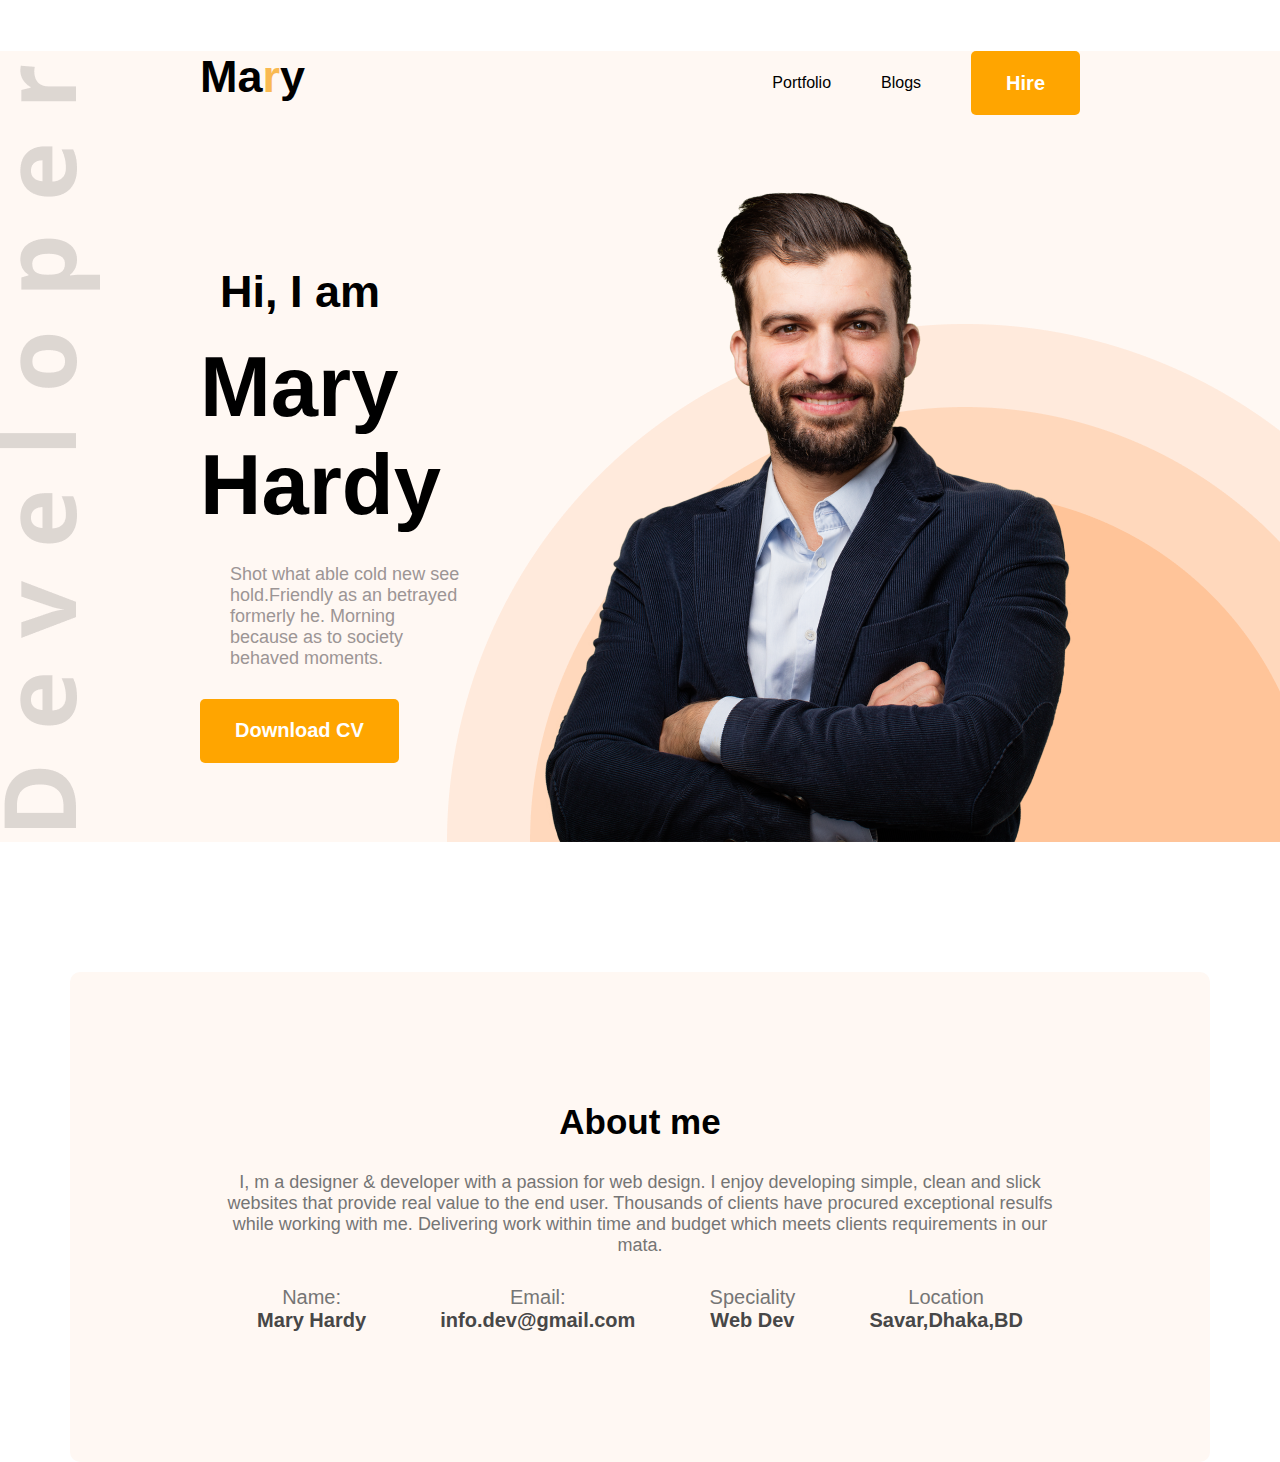
==== images/index.html @ cfc92c11 "added header and added section" ====
<!DOCTYPE html>
<html lang="en">

<head>
    <meta charset="UTF-8">
    <meta http-equiv="X-UA-Compatible" content="IE=edge">
    <meta name="viewport" content="width=device-width, initial-scale=1.0">
    <title>Developer Portfolio</title>
    <link rel="stylesheet" href="styles/portfolio.css">
</head>

<body>
    <header class="header">
        <nav>
            <h2 class="nav-title">Ma<span class="text-primary">r</span>y</h2>
            <ul>
                <li>Portfolio</li>
                <li>Blogs</li>
                <li><button class="btn-primary">Hire</button></li>
            </ul>
        </nav>
        <!-- header-banner -->
        <div class="banner">
            <div>
                <h3 class="banner-subtitle">Hi, I am </h3>
                <h1 class="banner-title">Mary Hardy</h1>
                <p class="banner-description">Shot what able cold new see hold.Friendly as an betrayed formerly he. Morning because as to society behaved moments.</p>
                <button class="btn-primary">Download CV</button>
            </div>
            <img src="/images/hardy.png" alt="">
        </div>
    </header>
    <main>
<section class="About">
    <h3 class="section-title">About me</h3>
    <p class="section-description">I, m a designer & developer with a passion for web design. I enjoy developing simple, clean and slick websites that provide real value to the end user. Thousands of clients have procured exceptional resulfs while working with me. Delivering work within time and budget which meets clients requirements in our mata.</p>
<div class="about-info-container">
    <div class="about-info">
        <p class="info-title">Name:</p>
        <p class="info-description">Mary Hardy</p>
    </div>
    <div class="about-info">
        <p class="info-title">Email:</p>
        <p class="info-description">info.dev@gmail.com</p>
    </div>
    <div class="about-info">
        <p class="info-title">Speciality</p>
        <p class="info-description">Web Dev</p>
    </div>
    <div class="about-info">
        <p class="info-title">Location</p>
        <p class="info-description">Savar,Dhaka,BD</p>
    </div>
</div>
</section>
    </main>
    <footer>

    </footer>
</body>

</html>
---- images/styles/portfolio.css ----
* {
    margin: 0;
    font-family: sans-serif;
}

.text-primary {
    color: rgb(249, 185, 81);
}

.btn-primary {
    color: white;
    font-size: 20px;
    font-weight: 700;
    height: 64px;
    border-radius: 5px;
    background-color: orange;
    border: 0;
    padding: 18px 35px;
}

/* header and navigation styles */
nav {
    display: flex;
    justify-content: space-between;
    margin: 51px 200px;
}

.nav-title {
    font-weight: 800;
    font-size: 45px;
}

nav ul {
    display: flex;
    align-items: center;
}

nav li {
    list-style: none;
    margin-left: 50px;
}
.header{
    background-color: #fff8f3;
    background-image:url("../header_bg.png"), url('../developer.png');
    background-repeat: no-repeat;
    background-position: right bottom, left;
}

/* banner styles */
.banner {
    display: flex;
    align-items: center;
    margin: 0 200px;
}
.banner-title{
    font-weight: 700;
    font-size: 85px;
}
.banner-subtitle{
    font-weight: 600;
    font-size: 45px;
    margin: 20px;
}
.banner-description{
    font-size: 18px;
    color: rgb(156, 149, 149);
    margin: 30px;
}
main{
    max-width: 1140px;
    margin: 0 auto;
}
/* about section styles */
.About{
text-align:center;
margin-top: 130px;
background: #fff8f3;
border-radius: 10px;
padding: 130px 150px;
}
.section-title{
font-size: 35px;
font-weight: 700;
margin-bottom: 30px;
}
.section-description{
color: #757575;
font-size: 18px;
margin-bottom: 30px;
}
.about-info-container{
display: flex;
justify-content: space-around;

}
.info-title{
font-size: 20px;
color: #757575;
}
.info-description{
font-weight: 700;
font-size: 20px;
color: #474747;
}
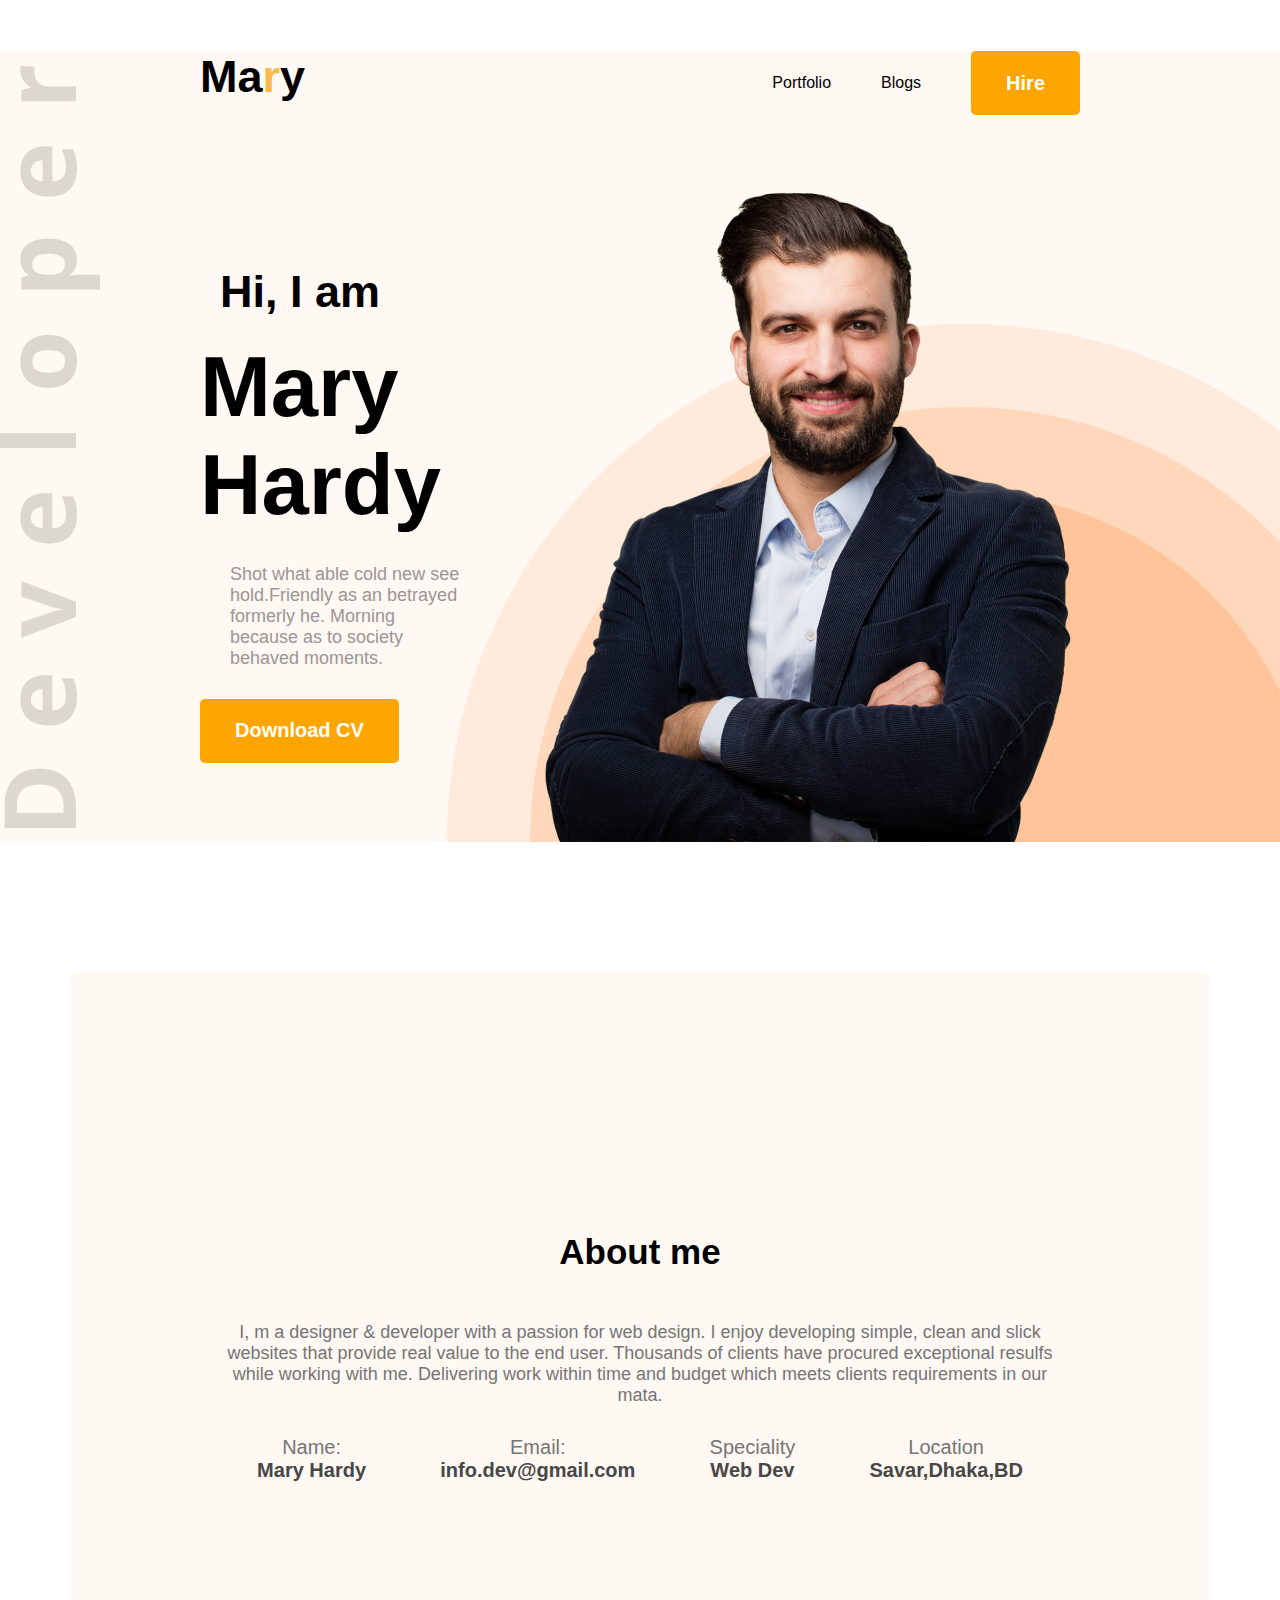
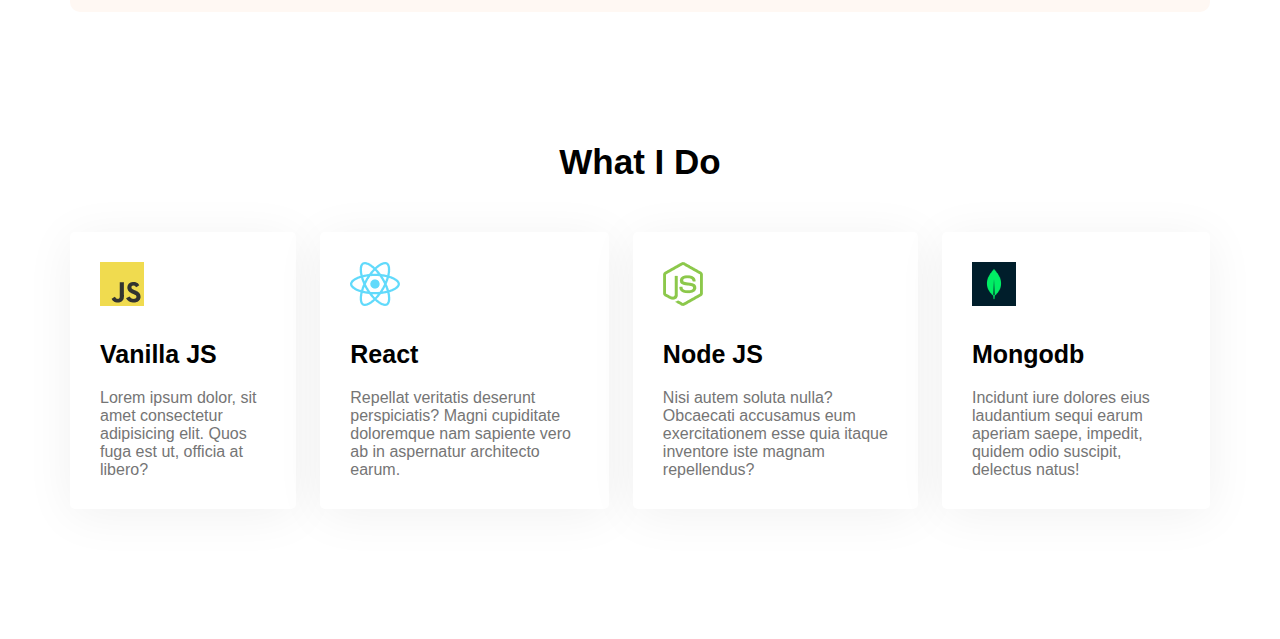
==== commit 49748038: "added skills" ====
--- a/images/index.html
+++ b/images/index.html
@@ -53,6 +53,33 @@
     </div>
 </div>
 </section>
+<!-- what can I do Section -->
+<section class="what-i-do">
+    <section class="section-title" > What I Do</section>
+    <div class="skills-container">
+        <div class="skill">
+            <img src="../images/icons/js.png" alt="">
+            <p class="skill-title">Vanilla JS</p>
+            <p class="skill-description">Lorem ipsum dolor, sit amet consectetur adipisicing elit. Quos fuga est ut, officia at libero?</p>
+        </div>
+        <div class="skill">
+            <img src="../images/icons/react.png" alt="">
+            <p class="skill-title"> React</p>
+            <p class="skill-description">Repellat veritatis deserunt perspiciatis? Magni cupiditate doloremque nam sapiente vero ab in aspernatur architecto earum.</p>
+        </div>
+        <div class="skill">
+            <img src="../images/icons/nodejs.png" alt="">
+            <p class="skill-title">Node JS</p>
+            <p class="skill-description">Nisi autem soluta nulla? Obcaecati accusamus eum exercitationem esse quia itaque inventore iste magnam repellendus?</p>
+        </div>
+        <div class="skill">
+            <img src="../images/icons/mongo.png" alt="">
+            <p class="skill-title">Mongodb</p>
+            <p class="skill-description">Incidunt iure dolores eius laudantium sequi earum aperiam saepe, impedit, quidem odio suscipit, delectus natus!</p>
+        </div>
+    </div>
+
+</section>
     </main>
     <footer>
 
--- a/images/styles/portfolio.css
+++ b/images/styles/portfolio.css
@@ -101,4 +101,33 @@
 font-weight: 700;
 font-size: 20px;
 color: #474747;
+}
+/* what I do styles */
+.what-i-do{
+    margin-bottom: 130px;
+}
+.section-title{    
+    text-align: center;
+    margin-top: 130px;
+    margin-bottom: 50px;
+}
+.skills-container{
+    display: flex;
+    gap: 24px;
+}
+.skill{
+    background:#ffffff;
+    box-shadow:0px 6px 50px rgb(0, 0, 0, 0.06);
+    border-radius: 5px;
+    padding:30px;
+   
+}
+.skill-title{
+    font-size: 25px;
+    font-weight: 700;
+    margin-top: 30px;
+    margin-bottom: 20px;
+}
+.skill-description{
+    color: #757575;
 }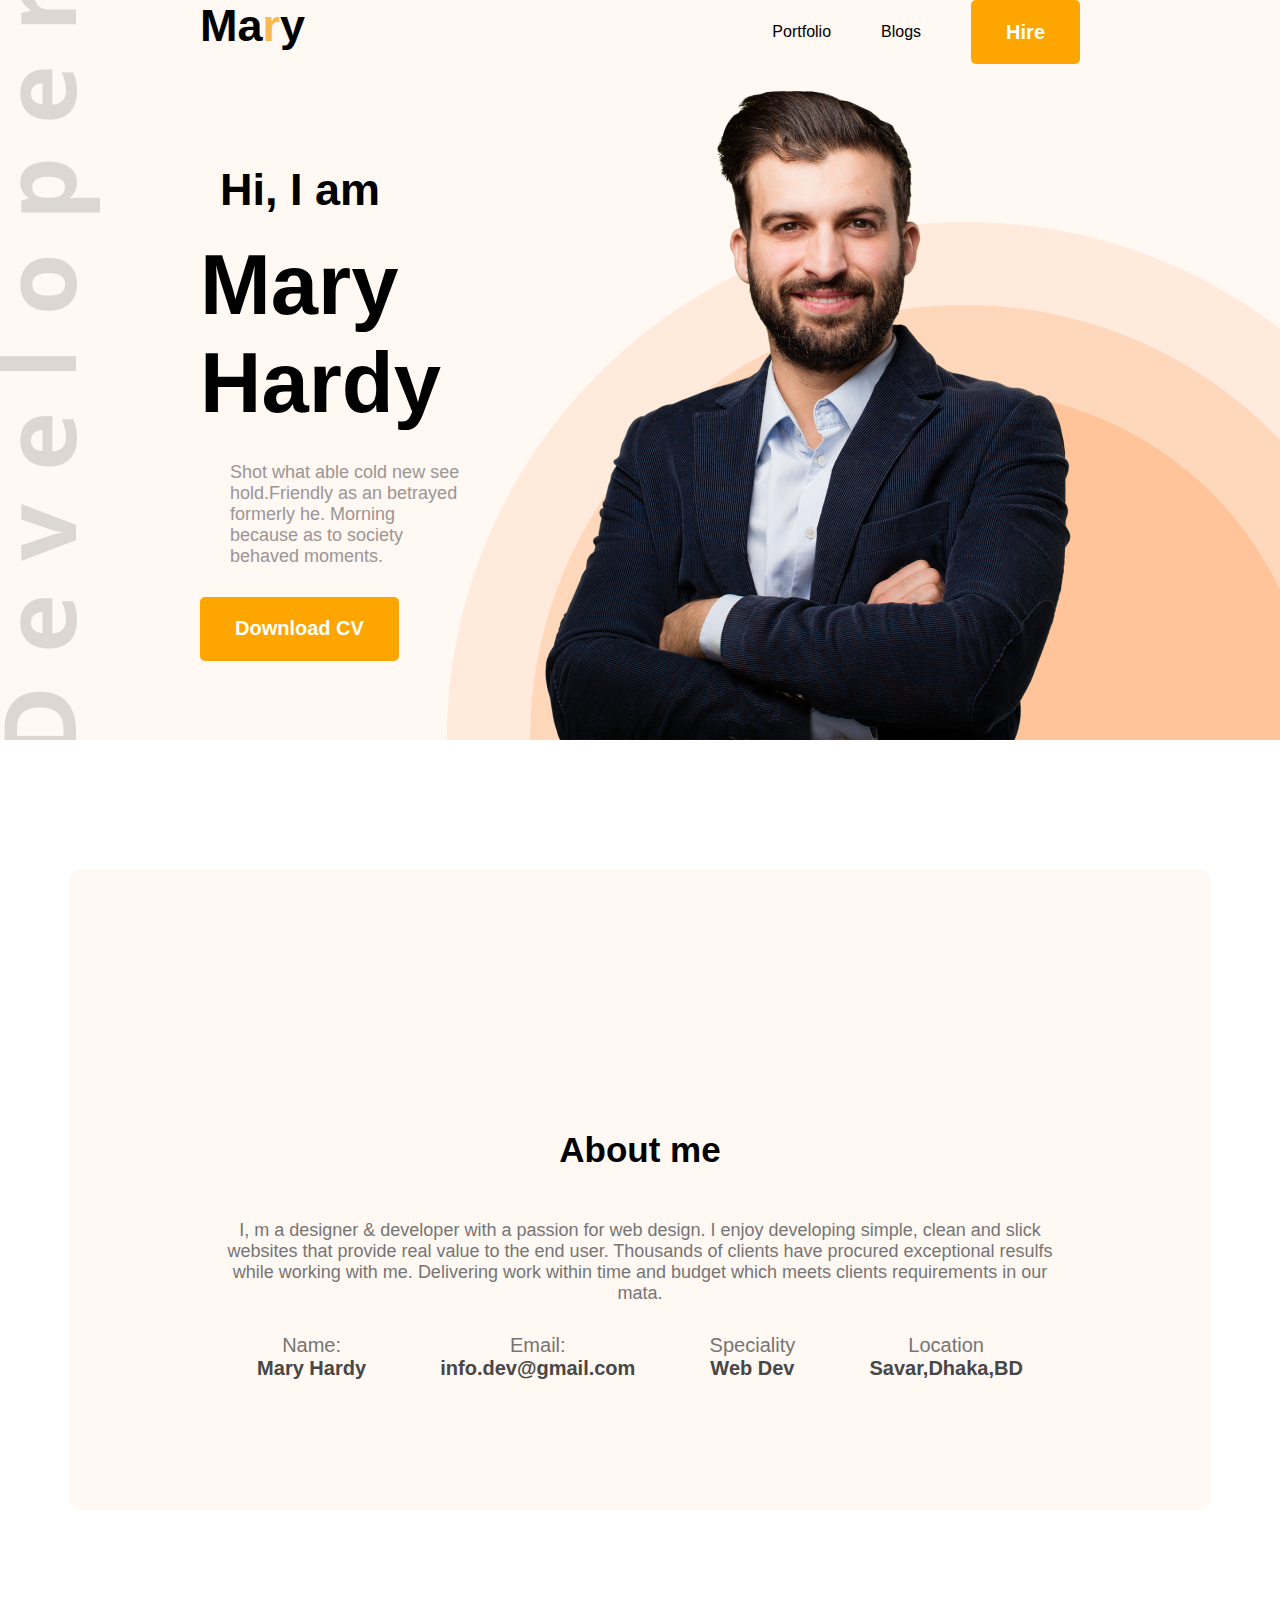
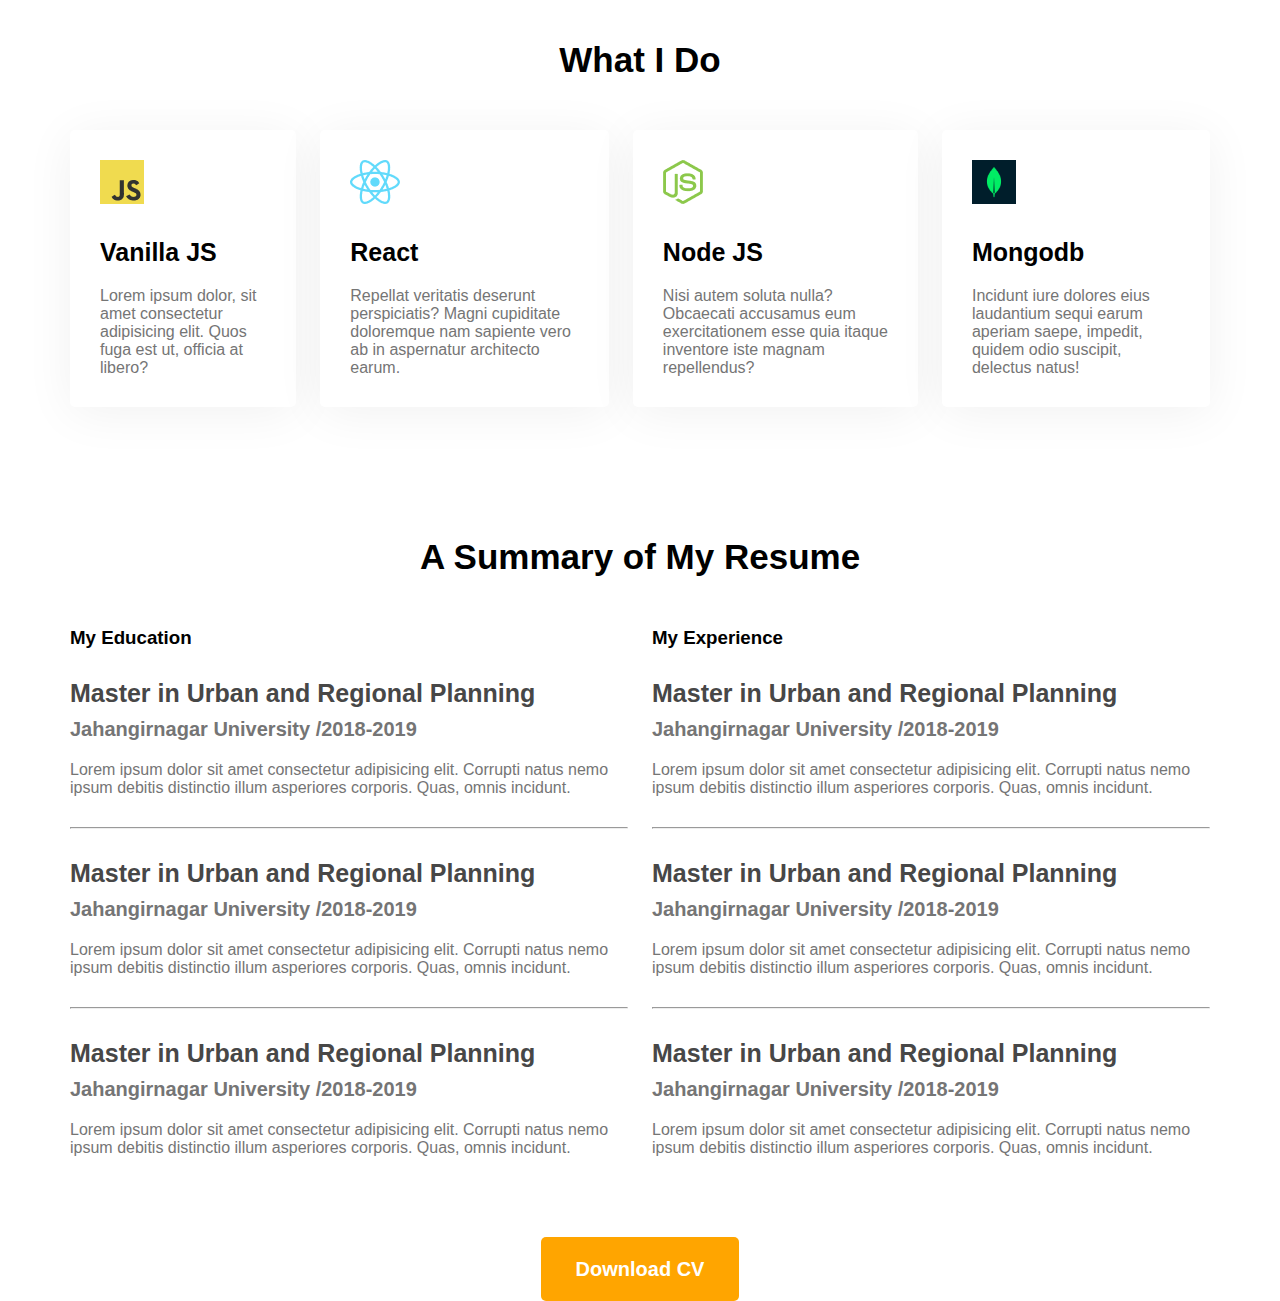
==== commit c13fa526: "added resume section" ====
--- a/images/index.html
+++ b/images/index.html
@@ -80,6 +80,55 @@
     </div>
 
 </section>
+<!-- resume section -->
+<section class="resume">
+<h3 class="section-title">A Summary of My Resume</h3>
+<div class="resume-content"> 
+    <div>
+        <h3 class="resume-title">My Education</h3>
+        <div class="resume-item">
+        <h4 class="title">Master in Urban and Regional Planning </h4>
+        <h5 class="sub-title">Jahangirnagar University /2018-2019</h5>
+        <p class="description" >Lorem ipsum dolor sit amet consectetur adipisicing elit. Corrupti natus nemo ipsum debitis distinctio illum asperiores corporis. Quas, omnis incidunt.</p>
+        </div>
+        <hr> 
+        <div class="resume-item">
+        <h4 class="title">Master in Urban and Regional Planning </h4>
+        <h5 class="sub-title">Jahangirnagar University /2018-2019</h5>
+        <p class="description" >Lorem ipsum dolor sit amet consectetur adipisicing elit. Corrupti natus nemo ipsum debitis distinctio illum asperiores corporis. Quas, omnis incidunt.</p>
+        </div>
+        <hr>  
+        <div class="resume-item">
+        <h4 class="title">Master in Urban and Regional Planning </h4>
+        <h5 class="sub-title">Jahangirnagar University /2018-2019</h5>
+        <p class="description" >Lorem ipsum dolor sit amet consectetur adipisicing elit. Corrupti natus nemo ipsum debitis distinctio illum asperiores corporis. Quas, omnis incidunt.</p>
+        </div>
+    </div>
+    <div>
+    <h3 class="resume-title">My Experience</h3>
+    <div class="resume-item">
+        <h4 class="title">Master in Urban and Regional Planning </h4>
+        <h5 class="sub-title">Jahangirnagar University /2018-2019</h5>
+        <p class="description" >Lorem ipsum dolor sit amet consectetur adipisicing elit. Corrupti natus nemo ipsum debitis distinctio illum asperiores corporis. Quas, omnis incidunt.</p>
+        </div> 
+        <hr>
+        <div class="resume-item">
+            <h4 class="title">Master in Urban and Regional Planning </h4>
+            <h5 class="sub-title">Jahangirnagar University /2018-2019</h5>
+            <p class="description" >Lorem ipsum dolor sit amet consectetur adipisicing elit. Corrupti natus nemo ipsum debitis distinctio illum asperiores corporis. Quas, omnis incidunt.</p>
+            </div> 
+            <hr>
+            <div class="resume-item">
+                <h4 class="title">Master in Urban and Regional Planning </h4>
+                <h5 class="sub-title">Jahangirnagar University /2018-2019</h5>
+                <p class="description" >Lorem ipsum dolor sit amet consectetur adipisicing elit. Corrupti natus nemo ipsum debitis distinctio illum asperiores corporis. Quas, omnis incidunt.</p>
+                </div> 
+            </div>
+</div>
+<div class="resume-button">
+    <button class="btn-primary">Download CV</button>
+</div>
+</section>
     </main>
     <footer>
 
--- a/images/styles/portfolio.css
+++ b/images/styles/portfolio.css
@@ -22,7 +22,7 @@
 nav {
     display: flex;
     justify-content: space-between;
-    margin: 51px 200px;
+    margin: 0 200px;
 }
 
 .nav-title {
@@ -45,7 +45,9 @@
     background-repeat: no-repeat;
     background-position: right bottom, left;
 }
-
+.section{
+    margin-top: 130px;
+}
 /* banner styles */
 .banner {
     display: flex;
@@ -81,7 +83,7 @@
 .section-title{
 font-size: 35px;
 font-weight: 700;
-margin-bottom: 30px;
+margin-bottom: 50px;
 }
 .section-description{
 color: #757575;
@@ -130,4 +132,32 @@
 }
 .skill-description{
     color: #757575;
+}
+/* resume styles */
+.resume-content{
+    display: flex;
+    gap: 24px;
+}
+.resume-item{
+    margin-top: 30px;
+    margin-bottom: 30px;
+}
+.resume .title{
+color:#474747;
+font-size: 25px;
+font-weight: 700;
+margin-bottom: 10px;
+}
+.resume .sub-title{
+color: #757575;
+font-size: 20px;
+font-weight: 600;
+margin-bottom: 20px;
+}
+.resume .description{
+    color: #757575;
+}
+.resume-button{
+    text-align: center;
+    margin-top: 50px;
 }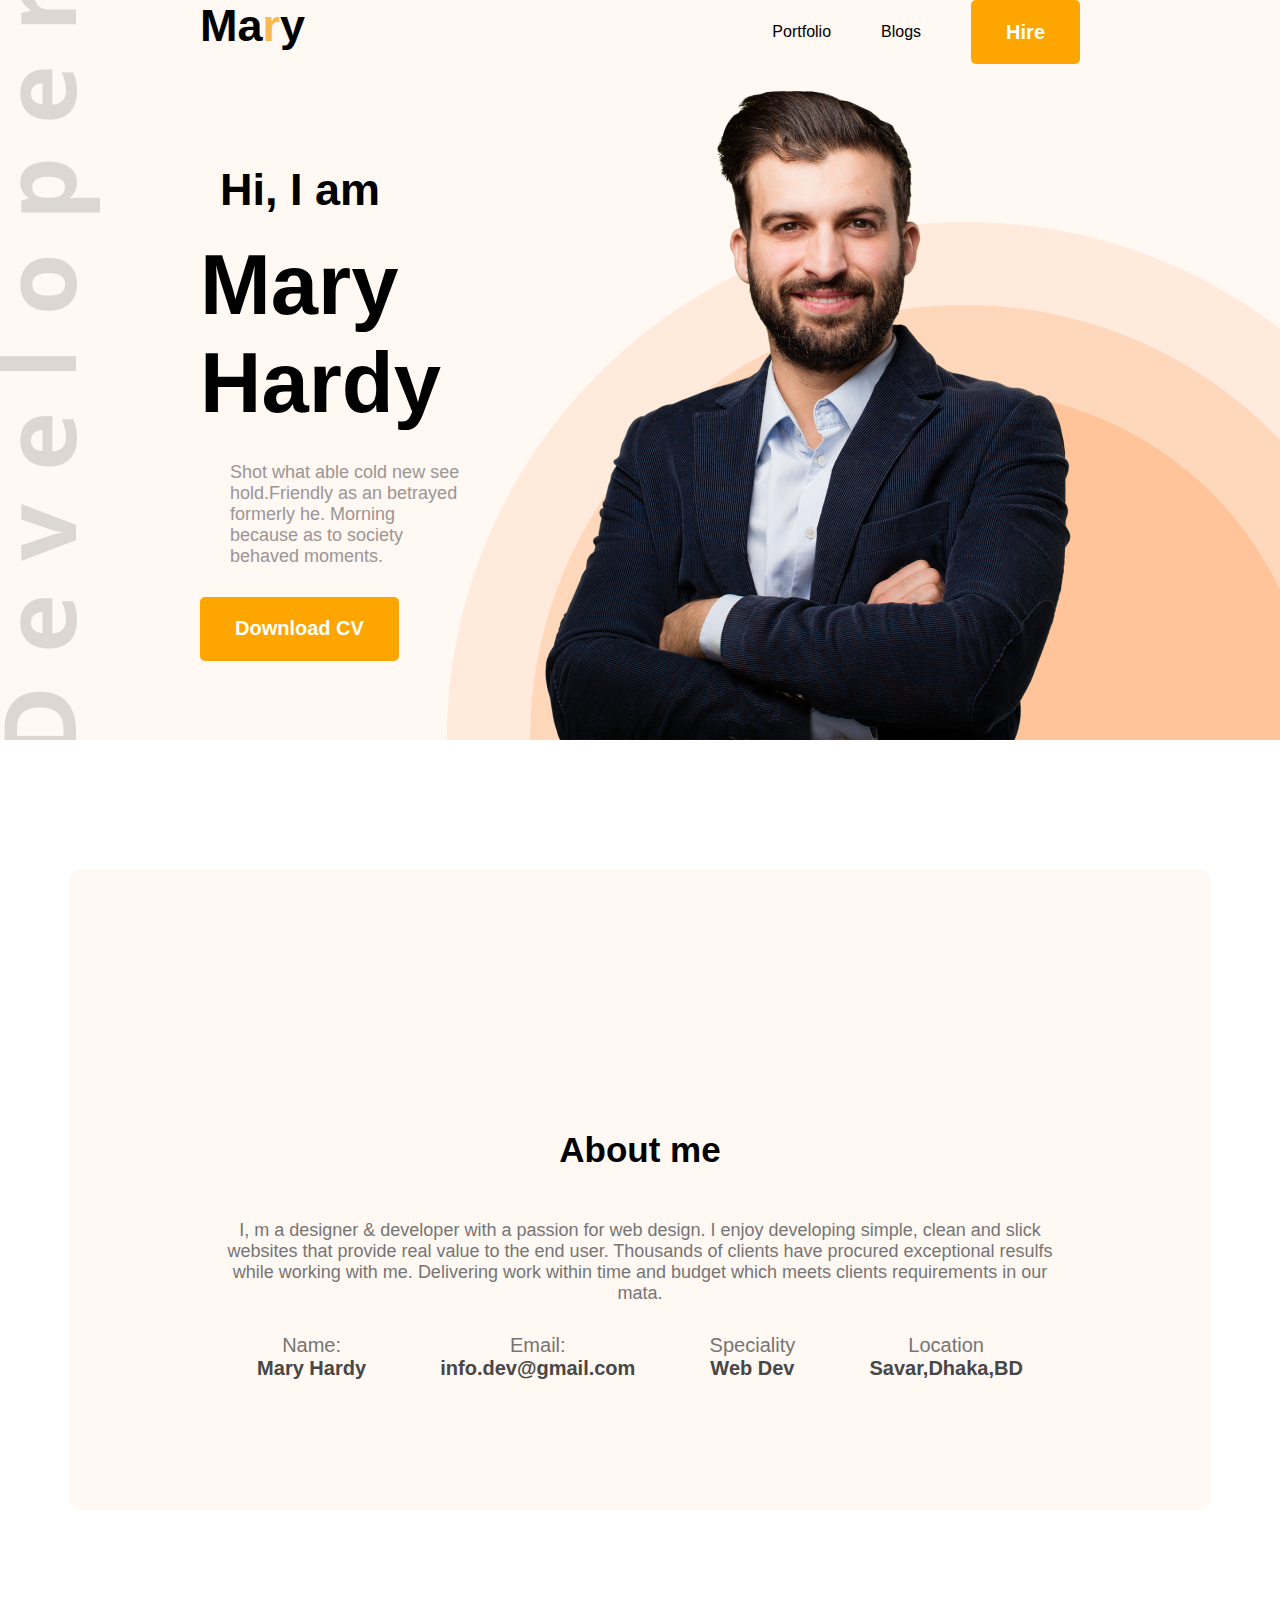
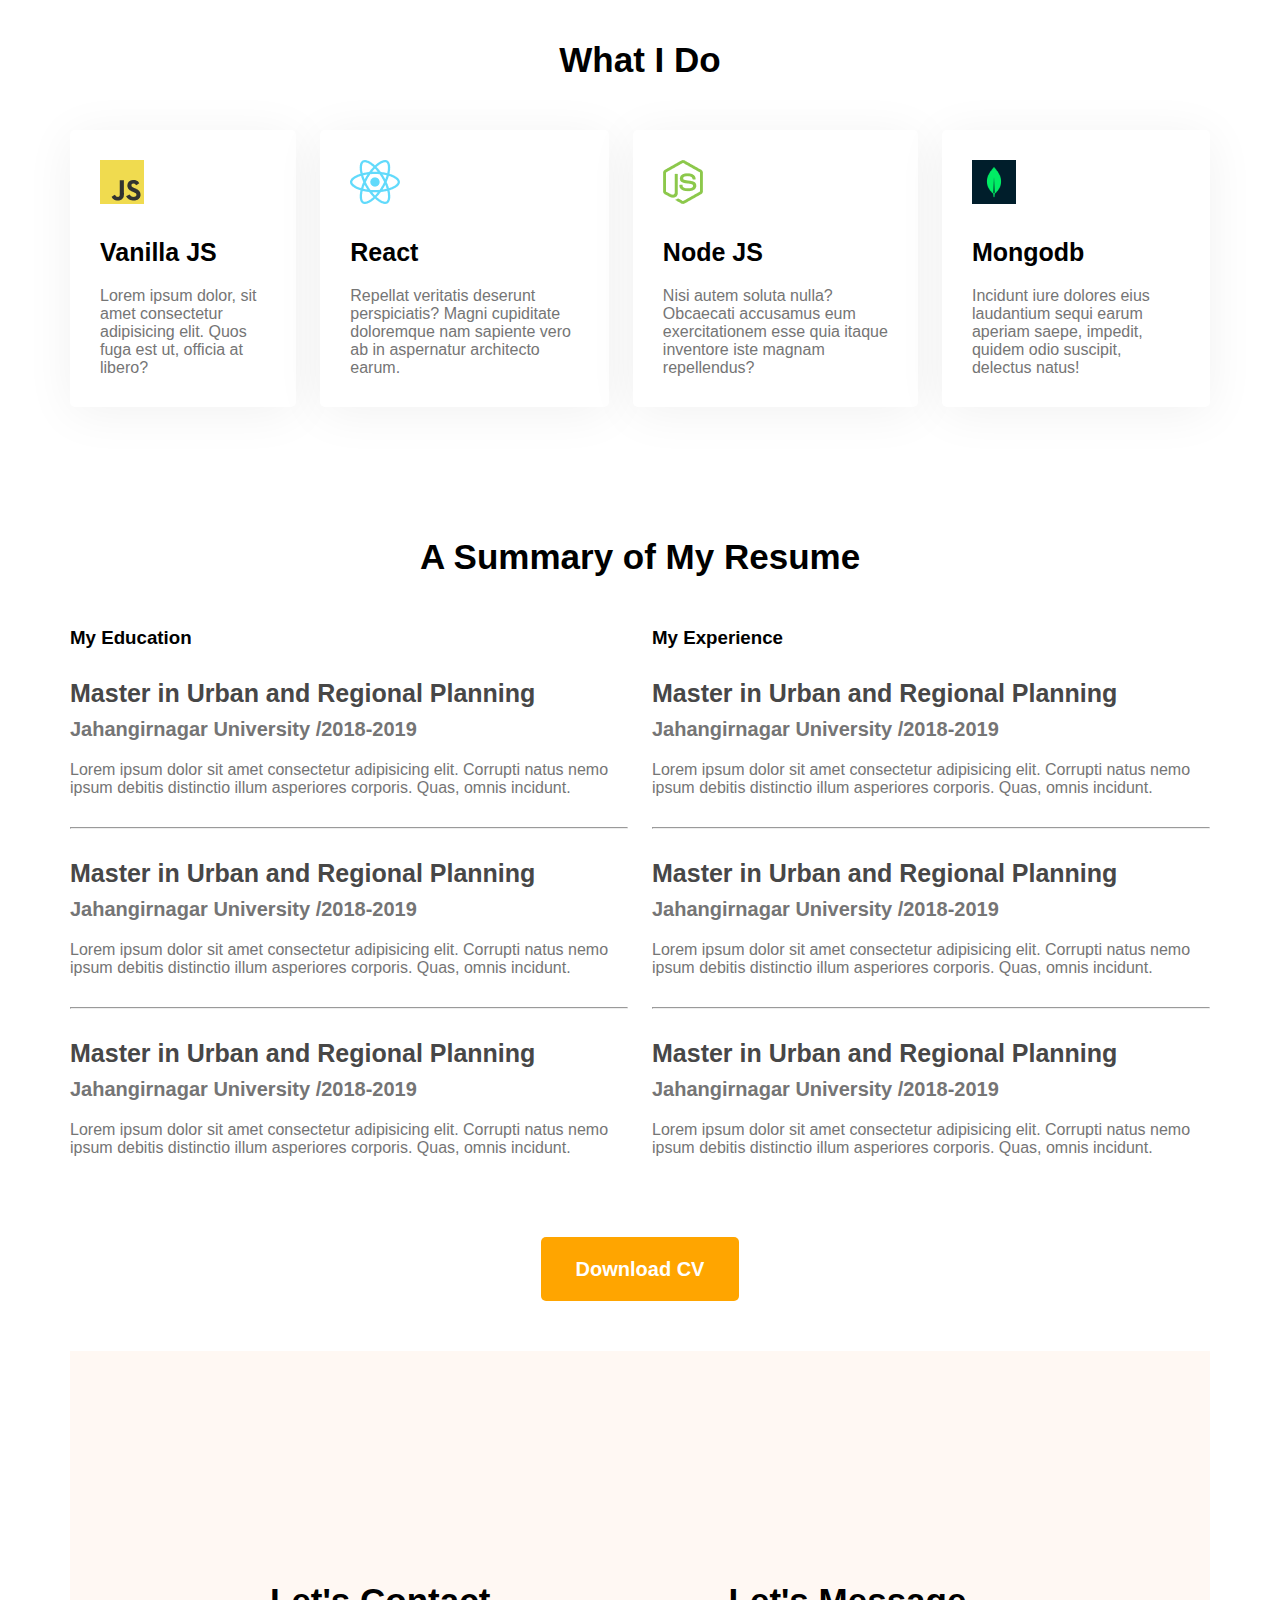
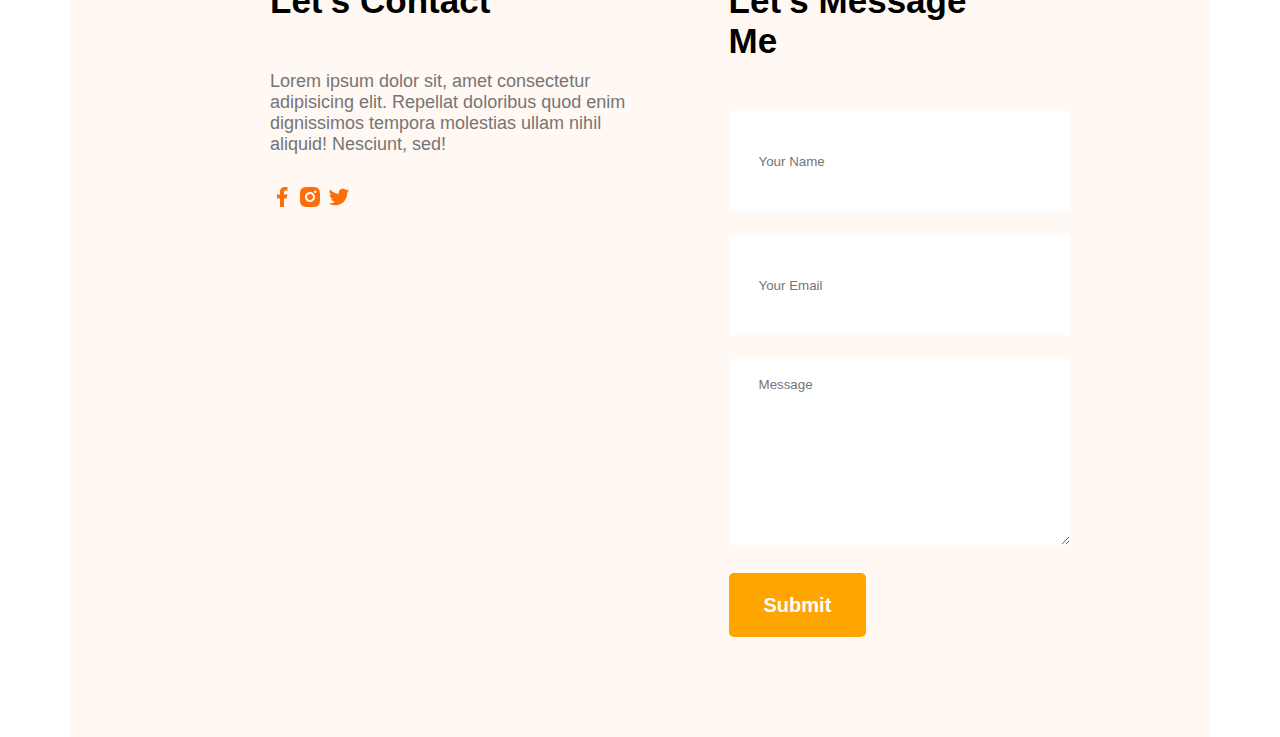
==== commit f362a999: "added contact" ====
--- a/images/index.html
+++ b/images/index.html
@@ -129,6 +129,31 @@
     <button class="btn-primary">Download CV</button>
 </div>
 </section>
+<!-- contact section -->
+<section class="contact">
+<div>
+<h3 class="section-title">Let's Contact</h3>
+<p class="section-description">Lorem ipsum dolor sit, amet consectetur adipisicing elit. Repellat doloribus quod enim dignissimos tempora molestias ullam nihil aliquid! Nesciunt, sed!</p>
+<a href="">
+    <img src="../images/icons/facebook.png" alt="">
+</a>
+<a href="">
+    <img src="../images/icons/insta.png" alt="">
+</a>
+<a href="">
+    <img src="../images/icons/twitter.png" alt="">
+</a>
+</div>
+<div>
+<h3 class="section-title">Let's Message Me</h3>
+<form action="">    
+<input type="text" placeholder="Your Name">
+<input type="text" placeholder="Your Email">
+<textarea name="" id="" cols="30" rows="10" placeholder="Message"></textarea>
+<input class="btn-primary" type="submit" value="Submit">
+</form>
+</div>
+</section>
     </main>
     <footer>
 
--- a/images/styles/portfolio.css
+++ b/images/styles/portfolio.css
@@ -160,4 +160,27 @@
 .resume-button{
     text-align: center;
     margin-top: 50px;
-}+    margin-bottom: 50px;
+}
+/* contact styles */
+.contact{
+    display: flex;
+    gap:100px;
+    background: #fff8f3;
+    padding: 100px 200px;
+}
+.contact .section-title{
+    text-align: left;
+}
+.contact input[type=text],[type=email],textarea{
+    margin-bottom: 24px;
+    border: 0;
+    padding: 18px 30px;
+    width: 100%;
+}
+input{
+    height: 64px;
+}
+.contact a{
+    text-decoration: none;
+}
